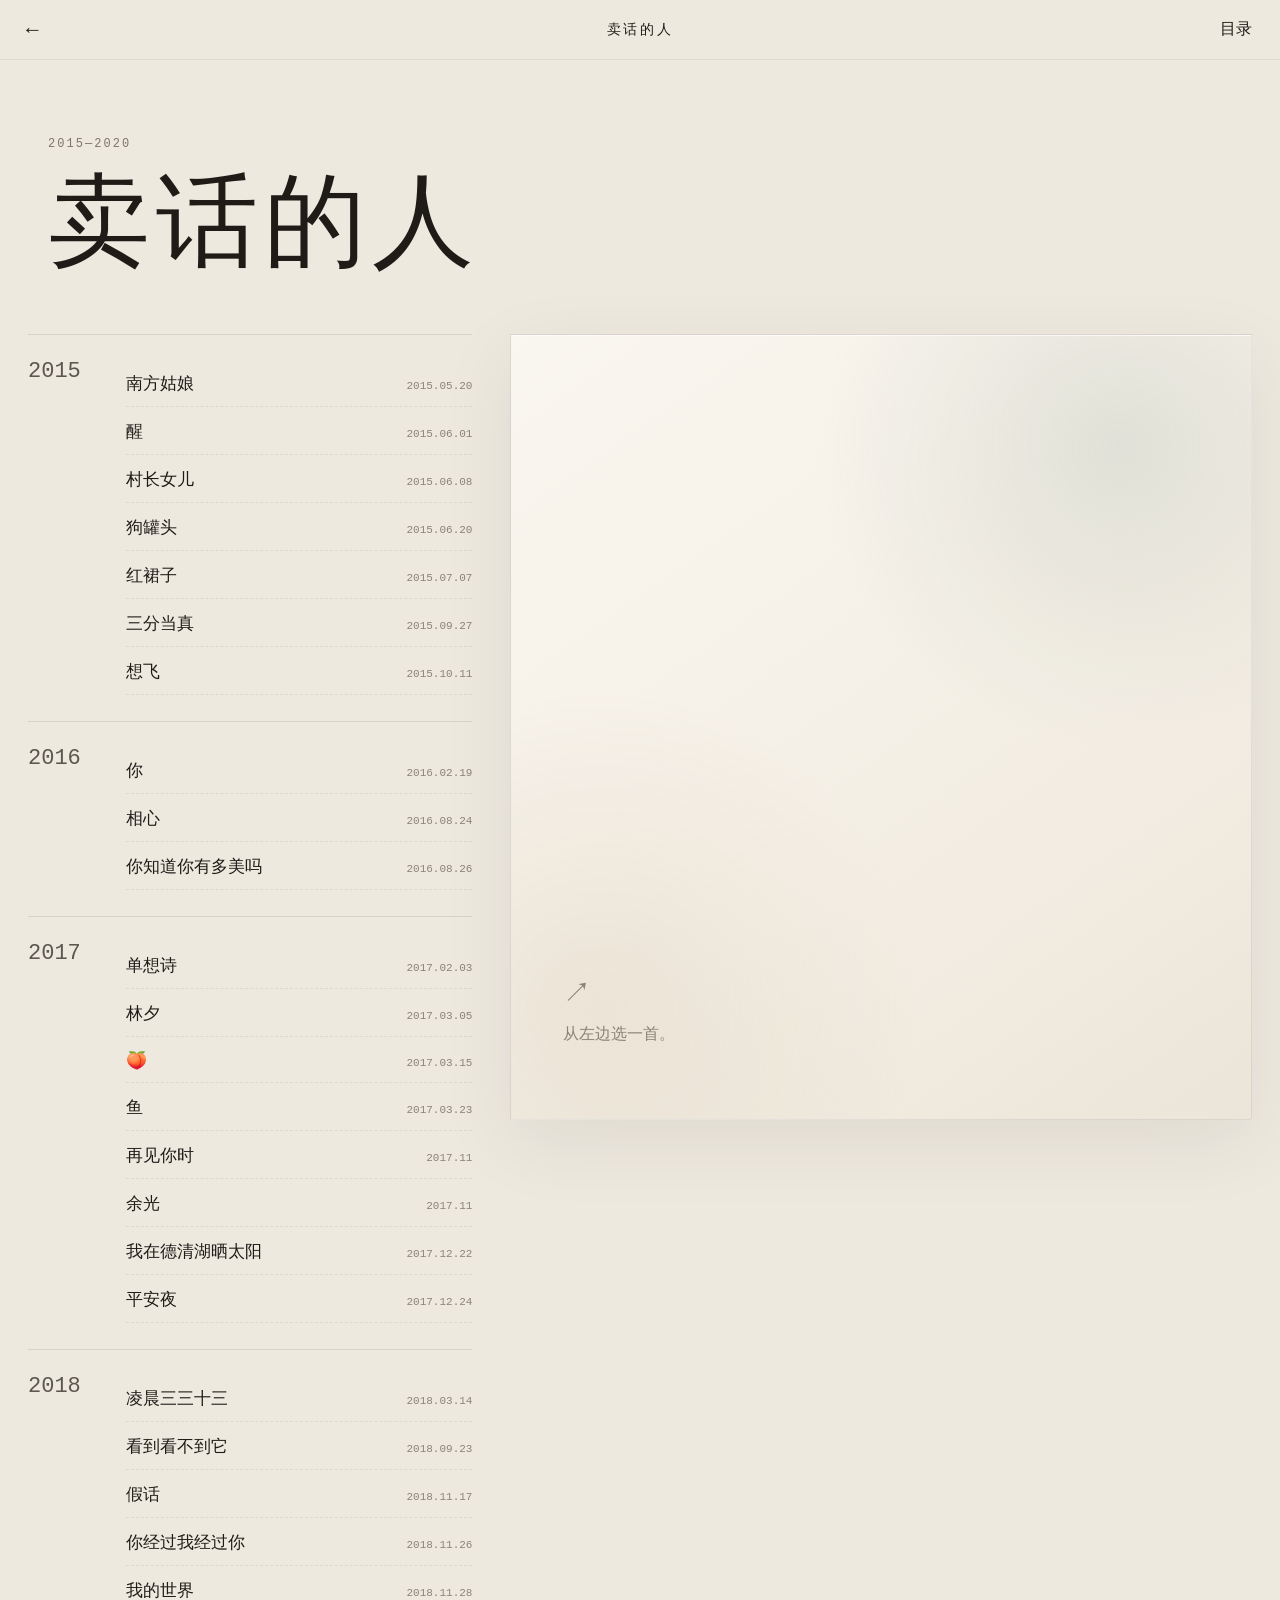
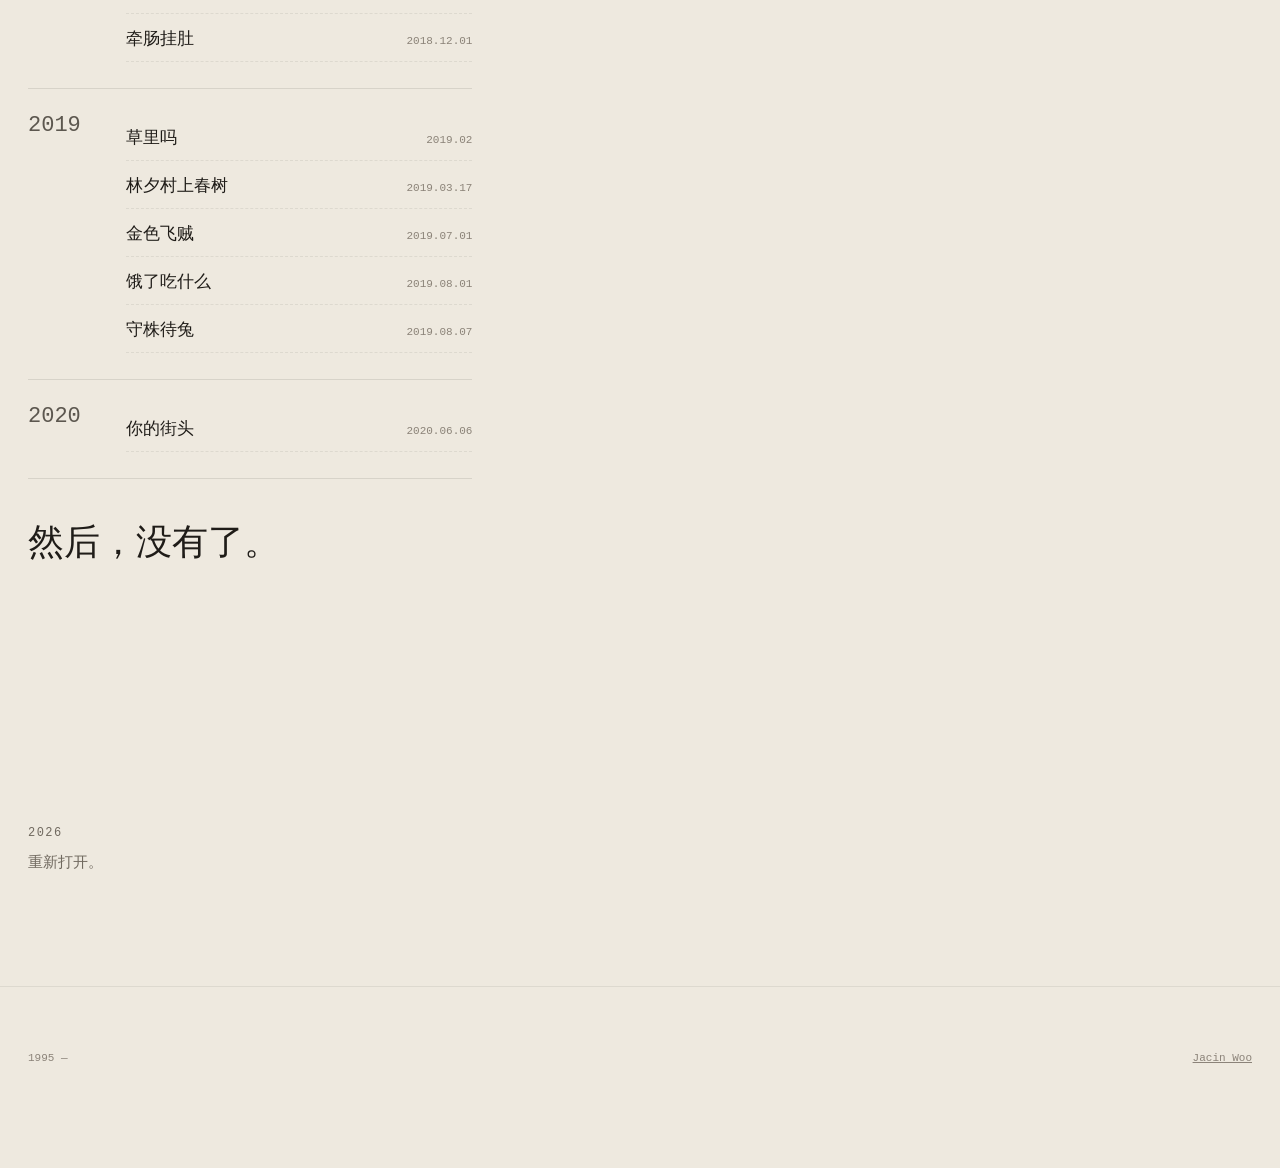
==== words/index.html @ a2f61c81 "fix(words): keep catalog position while switching poems on desktop" ====
<!doctype html>
<html lang="zh-CN">
<head>
  <meta charset="utf-8" />
  <meta name="viewport" content="width=device-width,initial-scale=1" />
  <meta name="description" content="卖话的人 · 2015—2020 文字档案" />
  <title>卖话的人 · 2015—2020</title>
  <link rel="stylesheet" href="./styles.css" />
</head>
<body>
  <header class="masthead">
    <a class="back" href="/" aria-label="返回主页">←</a>
    <div class="brand">卖话的人</div>
    <button class="index-toggle" id="indexToggle" type="button" aria-expanded="false">目录</button>
  </header>

  <main>
    <section class="hero" id="top">
      <p class="eyebrow">2015—2020</p>
      <h1>卖话的人</h1>
    </section>

    <section class="archive-layout" aria-label="作品档案">
      <div class="catalog-pane">
        <section class="timeline" id="timeline" aria-label="作品时间线"></section>
        <section class="afterword" aria-label="时间线结尾">
          <p class="then">然后，没有了。</p>
          <div class="silence" aria-hidden="true"></div>
          <p class="reopen"><span>2026</span>重新打开。</p>
        </section>
      </div>

      <section class="reader" id="reader" aria-live="polite">
        <div class="reader-empty">
          <span class="reader-mark">↗</span>
          <p>从左边选一首。</p>
        </div>
      </section>
    </section>

    <footer class="footer">
      <p>1995 —</p>
      <p><a href="/">Jacin Woo</a></p>
    </footer>
  </main>

  <aside class="drawer" id="drawer" aria-hidden="true">
    <div class="drawer-head">
      <strong>作品目录</strong>
      <button id="drawerClose" type="button" aria-label="关闭目录">×</button>
    </div>
    <nav id="drawerList"></nav>
  </aside>
  <div class="scrim" id="scrim" hidden></div>

  <script src="./app.js"></script>
  <script>
    // 桌面端保持左侧目录位置，只替换右侧阅读区；移动端仍使用原来的单栏阅读行为。
    document.addEventListener('click', function (event) {
      if (!window.matchMedia('(min-width: 901px)').matches) return;
      const link = event.target.closest('[data-id]');
      if (!link) return;
      event.preventDefault();
      event.stopImmediatePropagation();
      const originalScroll = reader.scrollIntoView;
      reader.scrollIntoView = function () {};
      showWork(link.dataset.id);
      reader.scrollIntoView = originalScroll;
      document.querySelectorAll('[data-id].is-active').forEach(el => el.classList.remove('is-active'));
      document.querySelectorAll(`[data-id="${link.dataset.id}"]`).forEach(el => el.classList.add('is-active'));
    }, true);
  </script>
</body>
</html>
---- words/styles.css ----
*{box-sizing:border-box}html{scroll-behavior:smooth}body{margin:0;background:#eee9df;color:#1f1c18;font-family:"Songti SC","STSong","Noto Serif SC",Georgia,serif;-webkit-font-smoothing:antialiased}button,a{font:inherit;color:inherit}.masthead{position:sticky;top:0;z-index:20;height:60px;display:grid;grid-template-columns:1fr auto 1fr;align-items:center;padding:0 22px;background:rgba(238,233,223,.9);backdrop-filter:blur(18px);border-bottom:1px solid rgba(31,28,24,.08)}.back{text-decoration:none;font-size:21px}.brand{font-size:14px;letter-spacing:.18em}.index-toggle{justify-self:end;border:0;background:transparent;cursor:pointer}.hero{max-width:1240px;margin:0 auto;padding:76px 28px 64px}.eyebrow{font:12px/1.4 ui-monospace,SFMono-Regular,Menlo,monospace;letter-spacing:.17em;color:#7c756a;margin:0 0 20px}.hero h1{margin:0;font-size:clamp(54px,8vw,104px);font-weight:400;letter-spacing:.06em;line-height:.95}.archive-layout{max-width:1440px;margin:0 auto 110px;padding:0 28px;display:grid;grid-template-columns:minmax(300px,.38fr) minmax(560px,.62fr);gap:28px;align-items:start}.catalog-pane{min-width:0;padding-right:10px}.timeline{padding:0}.year-block{display:grid;grid-template-columns:78px 1fr;gap:20px;padding:26px 0;border-top:1px solid rgba(31,28,24,.11)}.year{position:sticky;top:82px;align-self:start;font:22px/1 ui-monospace,SFMono-Regular,Menlo,monospace;color:#5c574f}.works{display:grid;gap:2px}.work-link{display:grid;grid-template-columns:minmax(0,1fr) auto;gap:16px;align-items:baseline;padding:11px 0;text-decoration:none;border-bottom:1px dashed rgba(31,28,24,.08);cursor:pointer}.work-link:hover .work-title{transform:translateX(3px)}.work-title{font-size:17px;transition:.18s ease}.work-date{font:11px/1.3 ui-monospace,SFMono-Regular,Menlo,monospace;color:#8b8378}.afterword{border-top:1px solid rgba(31,28,24,.11);padding-top:36px}.then{margin:0;font-size:clamp(25px,3vw,36px);line-height:1.5}.silence{height:clamp(150px,20vw,280px)}.reopen{margin:0;color:#70695f;font-size:15px;line-height:1.8}.reopen span{display:block;font:12px/1.4 ui-monospace,SFMono-Regular,Menlo,monospace;letter-spacing:.12em;margin-bottom:7px}.reader{position:sticky;top:86px;display:block;min-height:calc(100vh - 116px);overflow:hidden;border:1px solid rgba(31,28,24,.09);background:radial-gradient(circle at 82% 14%,rgba(118,139,129,.16),transparent 33%),radial-gradient(circle at 12% 86%,rgba(169,133,94,.11),transparent 34%),linear-gradient(145deg,#faf7f0 0%,#f4efe5 58%,#ece5d9 100%);box-shadow:0 22px 70px rgba(54,46,35,.08),inset 0 1px 0 rgba(255,255,255,.7);padding:70px clamp(34px,4vw,70px) 74px}.reader:before{content:"";position:absolute;inset:0;pointer-events:none;opacity:.18;background-image:repeating-linear-gradient(0deg,rgba(67,56,45,.025) 0,rgba(67,56,45,.025) 1px,transparent 1px,transparent 4px),repeating-linear-gradient(90deg,rgba(255,255,255,.035) 0,rgba(255,255,255,.035) 1px,transparent 1px,transparent 5px)}.reader-empty{position:relative;z-index:1;min-height:calc(100vh - 260px);display:flex;flex-direction:column;justify-content:flex-end;color:#8a8277}.reader-mark{font-size:28px;margin-bottom:12px}.reader-empty p{margin:0;font-size:16px}.reader.active{display:block}.poem-wrap{position:relative;z-index:1;max-width:760px;margin:0 auto}.poem-head{display:grid;grid-template-columns:1fr auto;gap:20px;align-items:end;margin-bottom:64px;padding-bottom:22px;border-bottom:1px solid rgba(31,28,24,.08)}.poem-title{font-size:clamp(27px,4vw,46px);font-weight:400;letter-spacing:.04em;margin:0}.poem-meta{font:11px/1.7 ui-monospace,SFMono-Regular,Menlo,monospace;color:#7d756b;text-align:right}.poem-body{min-height:42vh;font-size:19px;line-height:2.1;white-space:pre-wrap;text-wrap:pretty}.layout-center .poem-body{text-align:center}.layout-narrow .poem-body{max-width:520px;margin:0 auto}.layout-left .poem-body{max-width:610px;margin:0 auto}.layout-airy .poem-body{line-height:2.42}.layout-fish{background:radial-gradient(circle at 50% 42%,rgba(87,112,105,.22),transparent 34%),radial-gradient(circle at 78% 16%,rgba(98,114,145,.12),transparent 30%),linear-gradient(160deg,#edf1eb 0%,#e8eee8 44%,#e5e3da 100%)}.layout-fish .poem-body{max-width:650px;margin:0 auto;text-align:center;line-height:1.92}.fish-line{display:block;margin-inline:auto}.poem-actions{margin-top:74px;padding-top:22px;border-top:1px solid rgba(31,28,24,.08);display:flex;justify-content:space-between;gap:20px}.poem-actions button{border:0;background:transparent;cursor:pointer;color:#6d665c;padding:0}.poem-actions button:first-child{display:none}.footer{max-width:1440px;margin:0 auto;padding:52px 28px 90px;border-top:1px solid rgba(31,28,24,.08);display:flex;justify-content:space-between;color:#8b8379;font:11px/1.6 ui-monospace,SFMono-Regular,Menlo,monospace}.drawer{position:fixed;z-index:40;top:0;right:0;width:min(420px,90vw);height:100vh;background:#f1ece2;transform:translateX(100%);transition:.28s ease;padding:22px 24px 36px;overflow:auto;border-left:1px solid rgba(0,0,0,.08)}.drawer.open{transform:translateX(0)}.drawer-head{display:flex;justify-content:space-between;align-items:center;margin-bottom:24px}.drawer-head button{border:0;background:transparent;font-size:28px;cursor:pointer}.drawer nav{display:grid}.drawer nav a{padding:12px 0;text-decoration:none;border-bottom:1px solid rgba(0,0,0,.06)}.scrim{position:fixed;z-index:30;inset:0;background:rgba(0,0,0,.18)}body.lock{overflow:hidden}@media(max-width:900px){.archive-layout{grid-template-columns:1fr;padding:0 20px}.catalog-pane{padding-right:0}.reader{position:relative;top:auto;display:none;min-height:auto;margin-top:12px;padding:60px 22px 84px}.reader.active{display:block}.reader-empty{display:none}.year-block{grid-template-columns:66px 1fr}.poem-head{grid-template-columns:1fr;margin-bottom:48px}.poem-meta{text-align:left}.poem-body{font-size:18px;line-height:2.05}.poem-actions button:first-child{display:inline}.afterword{padding-bottom:30px}.silence{height:120px}}@media(max-width:620px){.masthead{height:56px;padding:0 16px}.hero{padding:54px 20px 48px}.hero h1{font-size:52px}.archive-layout{padding:0 16px;margin-bottom:72px}.year-block{grid-template-columns:1fr;gap:12px;padding:22px 0}.year{position:static;font-size:18px}.work-title{font-size:17px}.work-date{font-size:10px}.reader{padding:52px 18px 68px;border-left:0;border-right:0}.poem-title{font-size:30px}.footer{padding:44px 20px 70px;flex-direction:column;gap:4px}.layout-fish .poem-body{font-size:14px;line-height:1.82}}
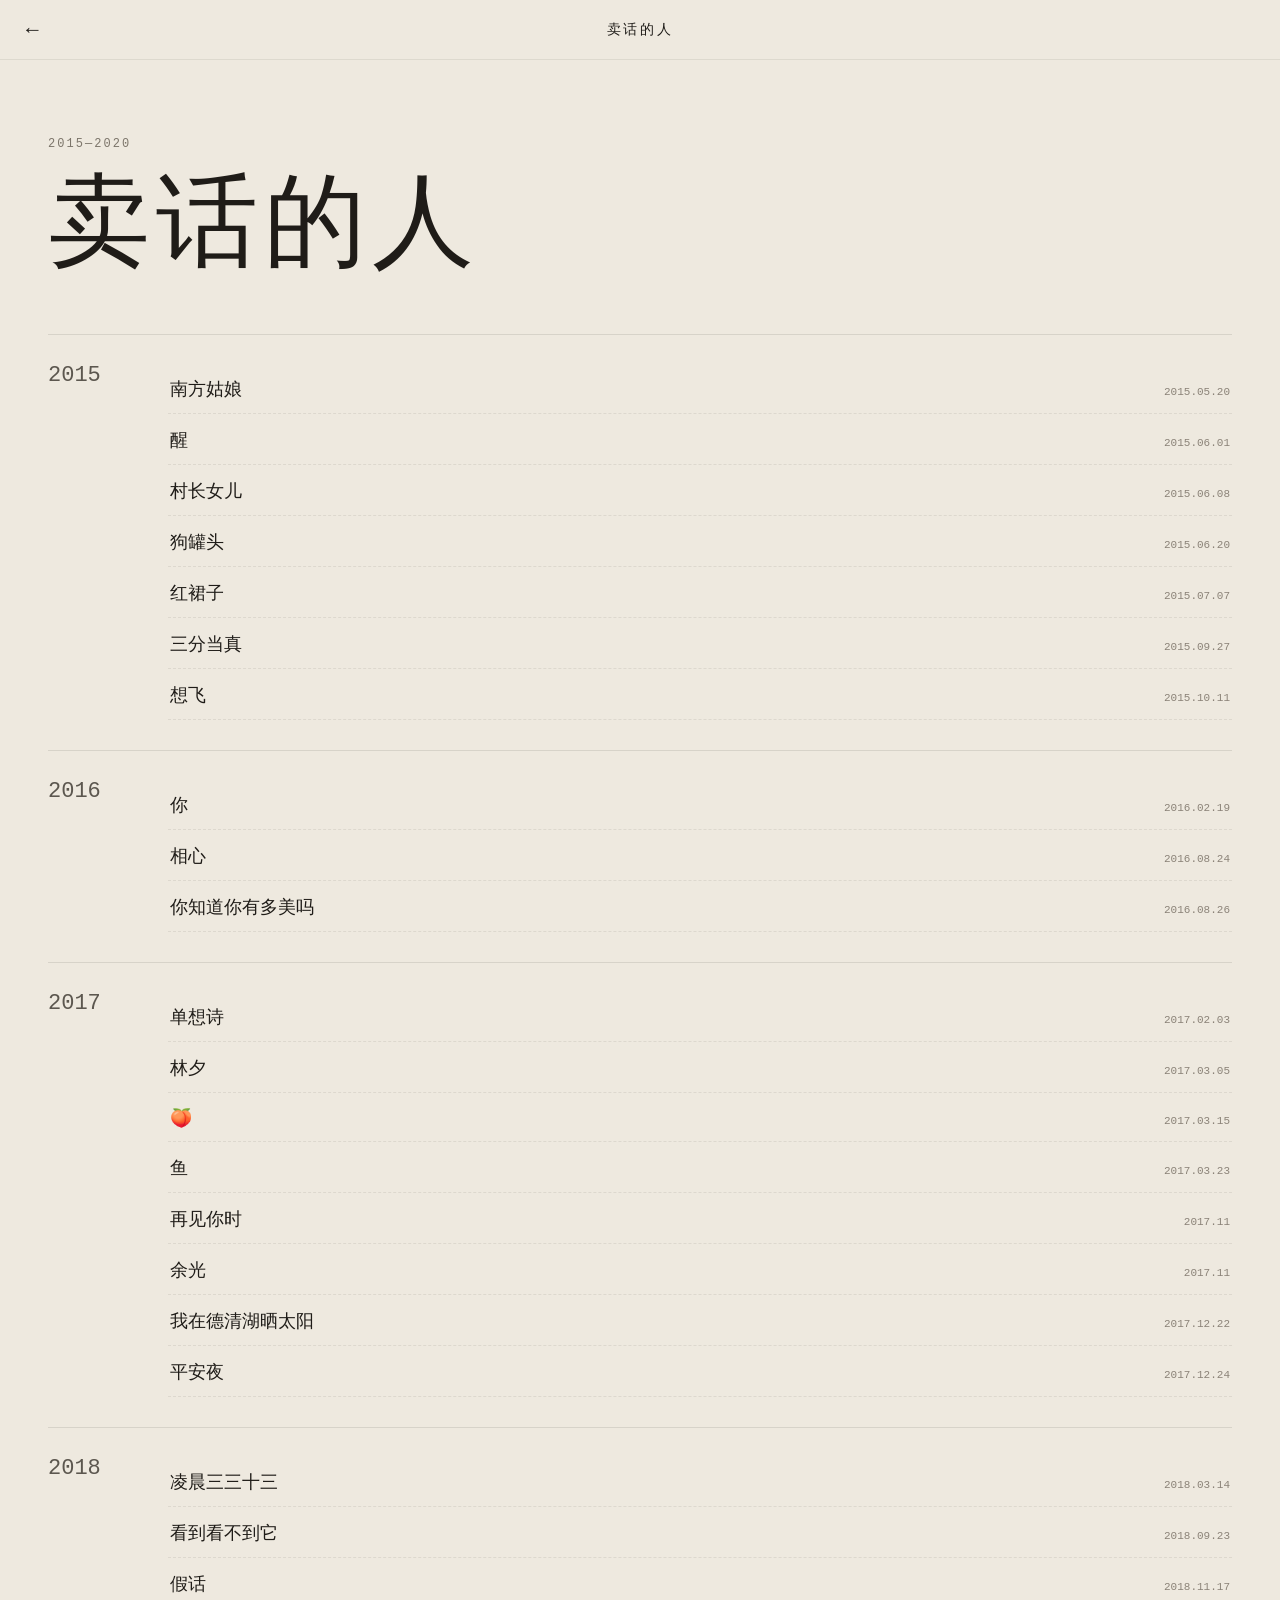
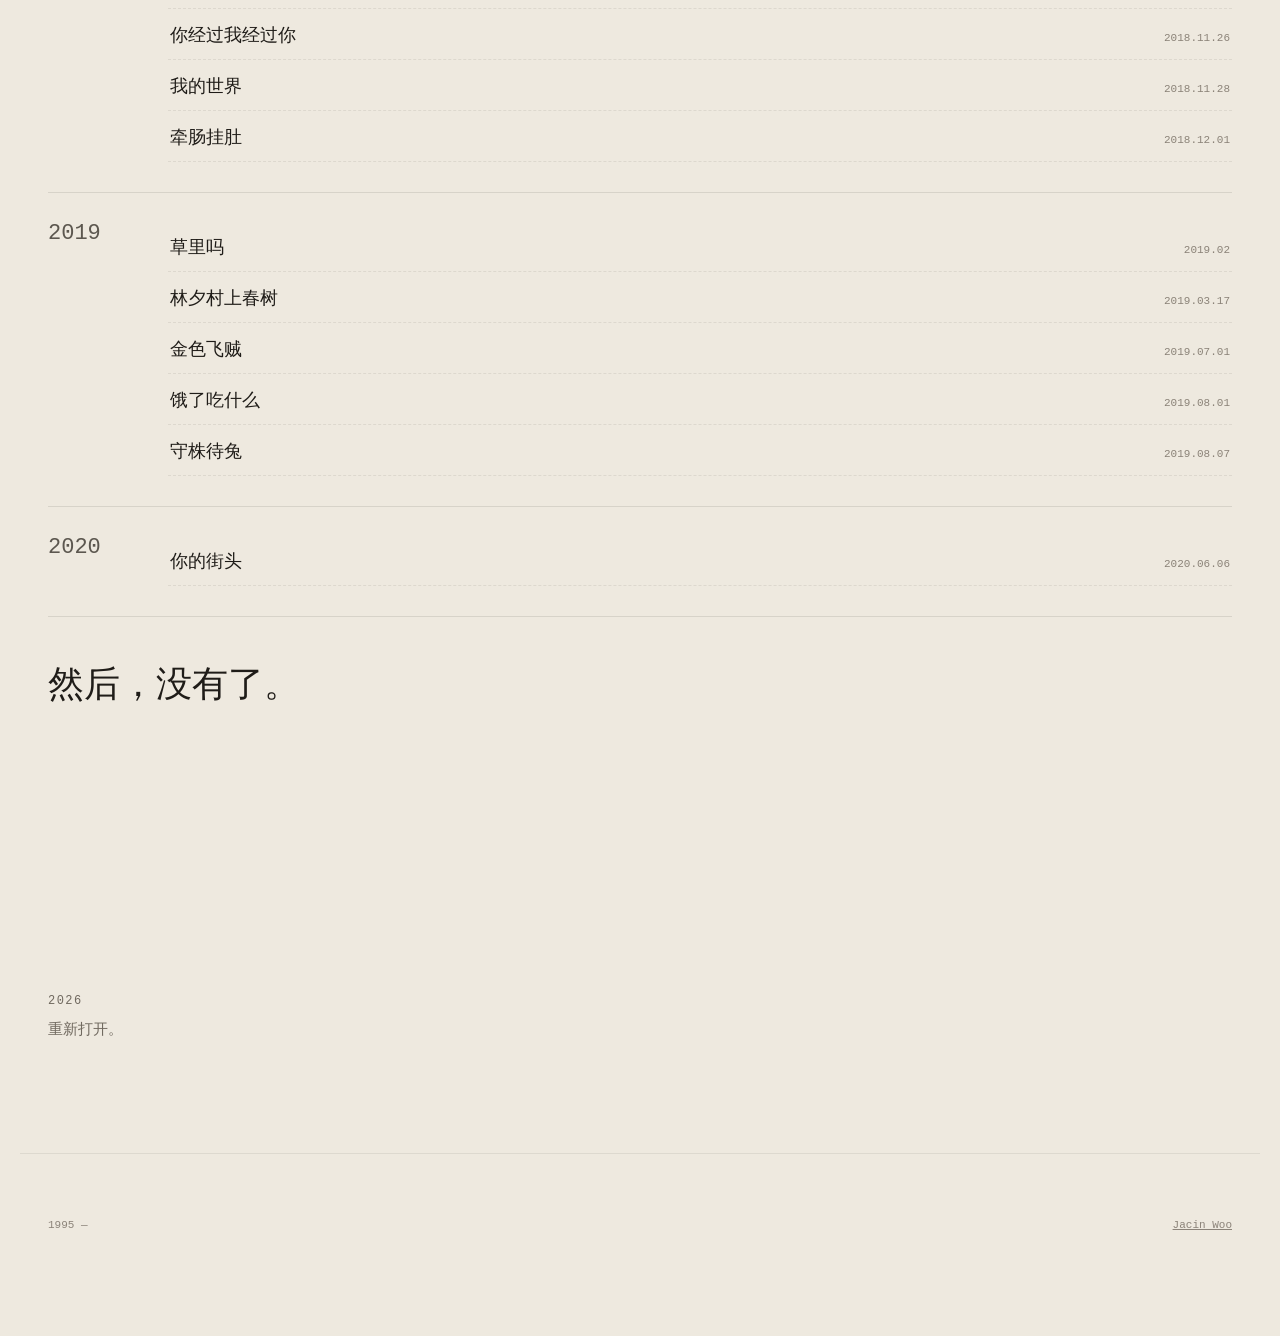
==== commit 399630ab: "switch poetry archive between catalog and reading states" ====
--- a/words/index.html
+++ b/words/index.html
@@ -30,12 +30,7 @@
         </section>
       </div>
 
-      <section class="reader" id="reader" aria-live="polite">
-        <div class="reader-empty">
-          <span class="reader-mark">↗</span>
-          <p>从左边选一首。</p>
-        </div>
-      </section>
+      <section class="reader" id="reader" aria-live="polite"></section>
     </section>
 
     <footer class="footer">
@@ -55,20 +50,63 @@
 
   <script src="./app.js"></script>
   <script>
-    // 桌面端保持左侧目录位置，只替换右侧阅读区；移动端仍使用原来的单栏阅读行为。
+    const desktopReading = window.matchMedia('(min-width: 901px)');
+
+    function markActiveWork(id) {
+      document.querySelectorAll('[data-id].is-active').forEach(el => el.classList.remove('is-active'));
+      if (!id) return;
+      document.querySelectorAll(`[data-id="${CSS.escape(id)}"]`).forEach(el => el.classList.add('is-active'));
+    }
+
+    function enterReading(id, push = true) {
+      if (!id) return;
+      document.body.classList.add('reading');
+      const originalScrollIntoView = reader.scrollIntoView;
+      reader.scrollIntoView = function () {};
+      showWork(id, push);
+      reader.scrollIntoView = originalScrollIntoView;
+      markActiveWork(id);
+      if (!desktopReading.matches) {
+        document.querySelector('#reader').scrollIntoView({behavior:'smooth', block:'start'});
+      }
+    }
+
+    function leaveReading(push = true) {
+      document.body.classList.remove('reading');
+      markActiveWork(null);
+      if (push) history.pushState({}, '', location.pathname);
+      if (desktopReading.matches) {
+        document.querySelector('#timeline').scrollIntoView({behavior:'smooth', block:'start'});
+      } else {
+        document.querySelector('#top').scrollIntoView({behavior:'smooth', block:'start'});
+      }
+    }
+
     document.addEventListener('click', function (event) {
-      if (!window.matchMedia('(min-width: 901px)').matches) return;
       const link = event.target.closest('[data-id]');
-      if (!link) return;
-      event.preventDefault();
-      event.stopImmediatePropagation();
-      const originalScroll = reader.scrollIntoView;
-      reader.scrollIntoView = function () {};
-      showWork(link.dataset.id);
-      reader.scrollIntoView = originalScroll;
-      document.querySelectorAll('[data-id].is-active').forEach(el => el.classList.remove('is-active'));
-      document.querySelectorAll(`[data-id="${link.dataset.id}"]`).forEach(el => el.classList.add('is-active'));
+      if (link) {
+        event.preventDefault();
+        event.stopImmediatePropagation();
+        enterReading(link.dataset.id, true);
+        return;
+      }
+
+      const action = event.target.closest('[data-action="back"]');
+      if (action) {
+        event.preventDefault();
+        event.stopImmediatePropagation();
+        leaveReading(true);
+      }
     }, true);
+
+    window.addEventListener('popstate', function () {
+      const id = location.hash.slice(1);
+      if (id) enterReading(id, false);
+      else leaveReading(false);
+    });
+
+    const initialId = location.hash.slice(1);
+    if (initialId) enterReading(initialId, false);
   </script>
 </body>
 </html>
--- a/words/styles.css
+++ b/words/styles.css
@@ -1 +1 @@
-*{box-sizing:border-box}html{scroll-behavior:smooth}body{margin:0;background:#eee9df;color:#1f1c18;font-family:"Songti SC","STSong","Noto Serif SC",Georgia,serif;-webkit-font-smoothing:antialiased}button,a{font:inherit;color:inherit}.masthead{position:sticky;top:0;z-index:20;height:60px;display:grid;grid-template-columns:1fr auto 1fr;align-items:center;padding:0 22px;background:rgba(238,233,223,.9);backdrop-filter:blur(18px);border-bottom:1px solid rgba(31,28,24,.08)}.back{text-decoration:none;font-size:21px}.brand{font-size:14px;letter-spacing:.18em}.index-toggle{justify-self:end;border:0;background:transparent;cursor:pointer}.hero{max-width:1240px;margin:0 auto;padding:76px 28px 64px}.eyebrow{font:12px/1.4 ui-monospace,SFMono-Regular,Menlo,monospace;letter-spacing:.17em;color:#7c756a;margin:0 0 20px}.hero h1{margin:0;font-size:clamp(54px,8vw,104px);font-weight:400;letter-spacing:.06em;line-height:.95}.archive-layout{max-width:1440px;margin:0 auto 110px;padding:0 28px;display:grid;grid-template-columns:minmax(300px,.38fr) minmax(560px,.62fr);gap:28px;align-items:start}.catalog-pane{min-width:0;padding-right:10px}.timeline{padding:0}.year-block{display:grid;grid-template-columns:78px 1fr;gap:20px;padding:26px 0;border-top:1px solid rgba(31,28,24,.11)}.year{position:sticky;top:82px;align-self:start;font:22px/1 ui-monospace,SFMono-Regular,Menlo,monospace;color:#5c574f}.works{display:grid;gap:2px}.work-link{display:grid;grid-template-columns:minmax(0,1fr) auto;gap:16px;align-items:baseline;padding:11px 0;text-decoration:none;border-bottom:1px dashed rgba(31,28,24,.08);cursor:pointer}.work-link:hover .work-title{transform:translateX(3px)}.work-title{font-size:17px;transition:.18s ease}.work-date{font:11px/1.3 ui-monospace,SFMono-Regular,Menlo,monospace;color:#8b8378}.afterword{border-top:1px solid rgba(31,28,24,.11);padding-top:36px}.then{margin:0;font-size:clamp(25px,3vw,36px);line-height:1.5}.silence{height:clamp(150px,20vw,280px)}.reopen{margin:0;color:#70695f;font-size:15px;line-height:1.8}.reopen span{display:block;font:12px/1.4 ui-monospace,SFMono-Regular,Menlo,monospace;letter-spacing:.12em;margin-bottom:7px}.reader{position:sticky;top:86px;display:block;min-height:calc(100vh - 116px);overflow:hidden;border:1px solid rgba(31,28,24,.09);background:radial-gradient(circle at 82% 14%,rgba(118,139,129,.16),transparent 33%),radial-gradient(circle at 12% 86%,rgba(169,133,94,.11),transparent 34%),linear-gradient(145deg,#faf7f0 0%,#f4efe5 58%,#ece5d9 100%);box-shadow:0 22px 70px rgba(54,46,35,.08),inset 0 1px 0 rgba(255,255,255,.7);padding:70px clamp(34px,4vw,70px) 74px}.reader:before{content:"";position:absolute;inset:0;pointer-events:none;opacity:.18;background-image:repeating-linear-gradient(0deg,rgba(67,56,45,.025) 0,rgba(67,56,45,.025) 1px,transparent 1px,transparent 4px),repeating-linear-gradient(90deg,rgba(255,255,255,.035) 0,rgba(255,255,255,.035) 1px,transparent 1px,transparent 5px)}.reader-empty{position:relative;z-index:1;min-height:calc(100vh - 260px);display:flex;flex-direction:column;justify-content:flex-end;color:#8a8277}.reader-mark{font-size:28px;margin-bottom:12px}.reader-empty p{margin:0;font-size:16px}.reader.active{display:block}.poem-wrap{position:relative;z-index:1;max-width:760px;margin:0 auto}.poem-head{display:grid;grid-template-columns:1fr auto;gap:20px;align-items:end;margin-bottom:64px;padding-bottom:22px;border-bottom:1px solid rgba(31,28,24,.08)}.poem-title{font-size:clamp(27px,4vw,46px);font-weight:400;letter-spacing:.04em;margin:0}.poem-meta{font:11px/1.7 ui-monospace,SFMono-Regular,Menlo,monospace;color:#7d756b;text-align:right}.poem-body{min-height:42vh;font-size:19px;line-height:2.1;white-space:pre-wrap;text-wrap:pretty}.layout-center .poem-body{text-align:center}.layout-narrow .poem-body{max-width:520px;margin:0 auto}.layout-left .poem-body{max-width:610px;margin:0 auto}.layout-airy .poem-body{line-height:2.42}.layout-fish{background:radial-gradient(circle at 50% 42%,rgba(87,112,105,.22),transparent 34%),radial-gradient(circle at 78% 16%,rgba(98,114,145,.12),transparent 30%),linear-gradient(160deg,#edf1eb 0%,#e8eee8 44%,#e5e3da 100%)}.layout-fish .poem-body{max-width:650px;margin:0 auto;text-align:center;line-height:1.92}.fish-line{display:block;margin-inline:auto}.poem-actions{margin-top:74px;padding-top:22px;border-top:1px solid rgba(31,28,24,.08);display:flex;justify-content:space-between;gap:20px}.poem-actions button{border:0;background:transparent;cursor:pointer;color:#6d665c;padding:0}.poem-actions button:first-child{display:none}.footer{max-width:1440px;margin:0 auto;padding:52px 28px 90px;border-top:1px solid rgba(31,28,24,.08);display:flex;justify-content:space-between;color:#8b8379;font:11px/1.6 ui-monospace,SFMono-Regular,Menlo,monospace}.drawer{position:fixed;z-index:40;top:0;right:0;width:min(420px,90vw);height:100vh;background:#f1ece2;transform:translateX(100%);transition:.28s ease;padding:22px 24px 36px;overflow:auto;border-left:1px solid rgba(0,0,0,.08)}.drawer.open{transform:translateX(0)}.drawer-head{display:flex;justify-content:space-between;align-items:center;margin-bottom:24px}.drawer-head button{border:0;background:transparent;font-size:28px;cursor:pointer}.drawer nav{display:grid}.drawer nav a{padding:12px 0;text-decoration:none;border-bottom:1px solid rgba(0,0,0,.06)}.scrim{position:fixed;z-index:30;inset:0;background:rgba(0,0,0,.18)}body.lock{overflow:hidden}@media(max-width:900px){.archive-layout{grid-template-columns:1fr;padding:0 20px}.catalog-pane{padding-right:0}.reader{position:relative;top:auto;display:none;min-height:auto;margin-top:12px;padding:60px 22px 84px}.reader.active{display:block}.reader-empty{display:none}.year-block{grid-template-columns:66px 1fr}.poem-head{grid-template-columns:1fr;margin-bottom:48px}.poem-meta{text-align:left}.poem-body{font-size:18px;line-height:2.05}.poem-actions button:first-child{display:inline}.afterword{padding-bottom:30px}.silence{height:120px}}@media(max-width:620px){.masthead{height:56px;padding:0 16px}.hero{padding:54px 20px 48px}.hero h1{font-size:52px}.archive-layout{padding:0 16px;margin-bottom:72px}.year-block{grid-template-columns:1fr;gap:12px;padding:22px 0}.year{position:static;font-size:18px}.work-title{font-size:17px}.work-date{font-size:10px}.reader{padding:52px 18px 68px;border-left:0;border-right:0}.poem-title{font-size:30px}.footer{padding:44px 20px 70px;flex-direction:column;gap:4px}.layout-fish .poem-body{font-size:14px;line-height:1.82}}+*{box-sizing:border-box}html{scroll-behavior:smooth}body{margin:0;background:#eee9df;color:#1f1c18;font-family:"Songti SC","STSong","Noto Serif SC",Georgia,serif;-webkit-font-smoothing:antialiased}button,a{font:inherit;color:inherit}.masthead{position:sticky;top:0;z-index:20;height:60px;display:grid;grid-template-columns:1fr auto 1fr;align-items:center;padding:0 22px;background:rgba(238,233,223,.9);backdrop-filter:blur(18px);border-bottom:1px solid rgba(31,28,24,.08)}.back{text-decoration:none;font-size:21px}.brand{font-size:14px;letter-spacing:.18em}.index-toggle{justify-self:end;border:0;background:transparent;cursor:pointer}.hero{max-width:1240px;margin:0 auto;padding:76px 28px 64px;transition:padding .28s ease,opacity .22s ease}.eyebrow{font:12px/1.4 ui-monospace,SFMono-Regular,Menlo,monospace;letter-spacing:.17em;color:#7c756a;margin:0 0 20px}.hero h1{margin:0;font-size:clamp(54px,8vw,104px);font-weight:400;letter-spacing:.06em;line-height:.95}.archive-layout{max-width:1240px;margin:0 auto 110px;padding:0 28px;display:block}.catalog-pane{min-width:0;transition:width .28s ease}.timeline{padding:0}.year-block{display:grid;grid-template-columns:92px 1fr;gap:28px;padding:30px 0;border-top:1px solid rgba(31,28,24,.11)}.year{position:sticky;top:82px;align-self:start;font:22px/1 ui-monospace,SFMono-Regular,Menlo,monospace;color:#5c574f}.works{display:grid;gap:2px}.work-link{position:relative;display:grid;grid-template-columns:minmax(0,1fr) auto;gap:16px;align-items:baseline;padding:12px 2px;text-decoration:none;border-bottom:1px dashed rgba(31,28,24,.08);cursor:pointer;transition:background .18s ease,padding .18s ease,color .18s ease}.work-link:hover{background:rgba(255,255,255,.28);padding-left:10px;padding-right:10px}.work-title{font-size:18px}.work-date{font:11px/1.3 ui-monospace,SFMono-Regular,Menlo,monospace;color:#8b8378}.work-link.is-active{background:rgba(64,84,76,.09);padding-left:12px;padding-right:10px;color:#203d36}.work-link.is-active:before{content:"";position:absolute;left:0;top:9px;bottom:9px;width:2px;background:#4f6e64}.afterword{border-top:1px solid rgba(31,28,24,.11);padding-top:40px}.then{margin:0;font-size:clamp(25px,3vw,36px);line-height:1.5}.silence{height:clamp(180px,22vw,320px)}.reopen{margin:0;color:#70695f;font-size:15px;line-height:1.8}.reopen span{display:block;font:12px/1.4 ui-monospace,SFMono-Regular,Menlo,monospace;letter-spacing:.12em;margin-bottom:7px}.reader{display:none;min-width:0;overflow:visible;border:1px solid rgba(31,28,24,.09);background:radial-gradient(circle at 82% 14%,rgba(118,139,129,.16),transparent 33%),radial-gradient(circle at 12% 86%,rgba(169,133,94,.11),transparent 34%),linear-gradient(145deg,#faf7f0 0%,#f4efe5 58%,#ece5d9 100%);box-shadow:0 22px 70px rgba(54,46,35,.08),inset 0 1px 0 rgba(255,255,255,.7);padding:70px clamp(34px,4vw,70px) 74px;animation:readerIn .28s ease}.reader:before{content:"";position:absolute;inset:0;pointer-events:none;opacity:.18;background-image:repeating-linear-gradient(0deg,rgba(67,56,45,.025) 0,rgba(67,56,45,.025) 1px,transparent 1px,transparent 4px),repeating-linear-gradient(90deg,rgba(255,255,255,.035) 0,rgba(255,255,255,.035) 1px,transparent 1px,transparent 5px)}.reader.active{display:block;position:relative}.reader-empty{display:none}.poem-wrap{position:relative;z-index:1;max-width:760px;margin:0 auto}.poem-head{display:grid;grid-template-columns:1fr auto;gap:20px;align-items:end;margin-bottom:64px;padding-bottom:22px;border-bottom:1px solid rgba(31,28,24,.08)}.poem-title{font-size:clamp(27px,4vw,46px);font-weight:400;letter-spacing:.04em;margin:0}.poem-meta{font:11px/1.7 ui-monospace,SFMono-Regular,Menlo,monospace;color:#7d756b;text-align:right}.poem-body{min-height:42vh;font-size:19px;line-height:2.1;white-space:pre-wrap;text-wrap:pretty}.layout-center .poem-body{text-align:center}.layout-narrow .poem-body{max-width:520px;margin:0 auto}.layout-left .poem-body{max-width:610px;margin:0 auto}.layout-airy .poem-body{line-height:2.42}.layout-fish{background:radial-gradient(circle at 50% 42%,rgba(87,112,105,.22),transparent 34%),radial-gradient(circle at 78% 16%,rgba(98,114,145,.12),transparent 30%),linear-gradient(160deg,#edf1eb 0%,#e8eee8 44%,#e5e3da 100%)}.layout-fish .poem-body{max-width:650px;margin:0 auto;text-align:center;line-height:1.92}.fish-line{display:block;margin-inline:auto}.poem-actions{margin-top:74px;padding-top:22px;border-top:1px solid rgba(31,28,24,.08);display:flex;justify-content:space-between;gap:20px}.poem-actions button{border:0;background:transparent;cursor:pointer;color:#6d665c;padding:0}.footer{max-width:1240px;margin:0 auto;padding:52px 28px 90px;border-top:1px solid rgba(31,28,24,.08);display:flex;justify-content:space-between;color:#8b8379;font:11px/1.6 ui-monospace,SFMono-Regular,Menlo,monospace}.drawer{position:fixed;z-index:40;top:0;right:0;width:min(420px,90vw);height:100vh;background:#f1ece2;transform:translateX(100%);transition:.28s ease;padding:22px 24px 36px;overflow:auto;border-left:1px solid rgba(0,0,0,.08)}.drawer.open{transform:translateX(0)}.drawer-head{display:flex;justify-content:space-between;align-items:center;margin-bottom:24px}.drawer-head button{border:0;background:transparent;font-size:28px;cursor:pointer}.drawer nav{display:grid}.drawer nav a{padding:12px 0;text-decoration:none;border-bottom:1px solid rgba(0,0,0,.06)}.scrim{position:fixed;z-index:30;inset:0;background:rgba(0,0,0,.18)}body.lock{overflow:hidden}@keyframes readerIn{from{opacity:0;transform:translateX(18px)}to{opacity:1;transform:none}}@media(min-width:901px){body.reading .hero{padding-top:40px;padding-bottom:34px}body.reading .hero h1{font-size:clamp(46px,5.8vw,76px)}body.reading .archive-layout{max-width:1440px;display:grid;grid-template-columns:minmax(320px,.36fr) minmax(580px,.64fr);gap:30px;align-items:start}body.reading .catalog-pane{padding-right:8px}body.reading .reader{display:block;position:relative;top:auto;min-height:calc(100vh - 120px)}body.reading .year-block{grid-template-columns:70px 1fr;gap:18px;padding:22px 0}body.reading .work-title{font-size:16px}body.reading .afterword{display:none}body.reading .poem-actions button:first-child{display:inline}body.reading .footer{max-width:1440px}.index-toggle{visibility:hidden}}@media(max-width:900px){.archive-layout{padding:0 20px}.reader{position:relative;top:auto;display:none;min-height:auto;margin-top:12px;padding:60px 22px 84px}.reader.active{display:block}.year-block{grid-template-columns:66px 1fr}.poem-head{grid-template-columns:1fr;margin-bottom:48px}.poem-meta{text-align:left}.poem-body{font-size:18px;line-height:2.05}.afterword{padding-bottom:30px}.silence{height:120px}body.reading .catalog-pane{display:none}body.reading .reader{display:block}.poem-actions button:first-child{display:inline}}@media(max-width:620px){.masthead{height:56px;padding:0 16px}.hero{padding:54px 20px 48px}.hero h1{font-size:52px}.archive-layout{padding:0 16px;margin-bottom:72px}.year-block{grid-template-columns:1fr;gap:12px;padding:22px 0}.year{position:static;font-size:18px}.work-title{font-size:17px}.work-date{font-size:10px}.reader{padding:52px 18px 68px;border-left:0;border-right:0}.poem-title{font-size:30px}.footer{padding:44px 20px 70px;flex-direction:column;gap:4px}.layout-fish .poem-body{font-size:14px;line-height:1.82}}
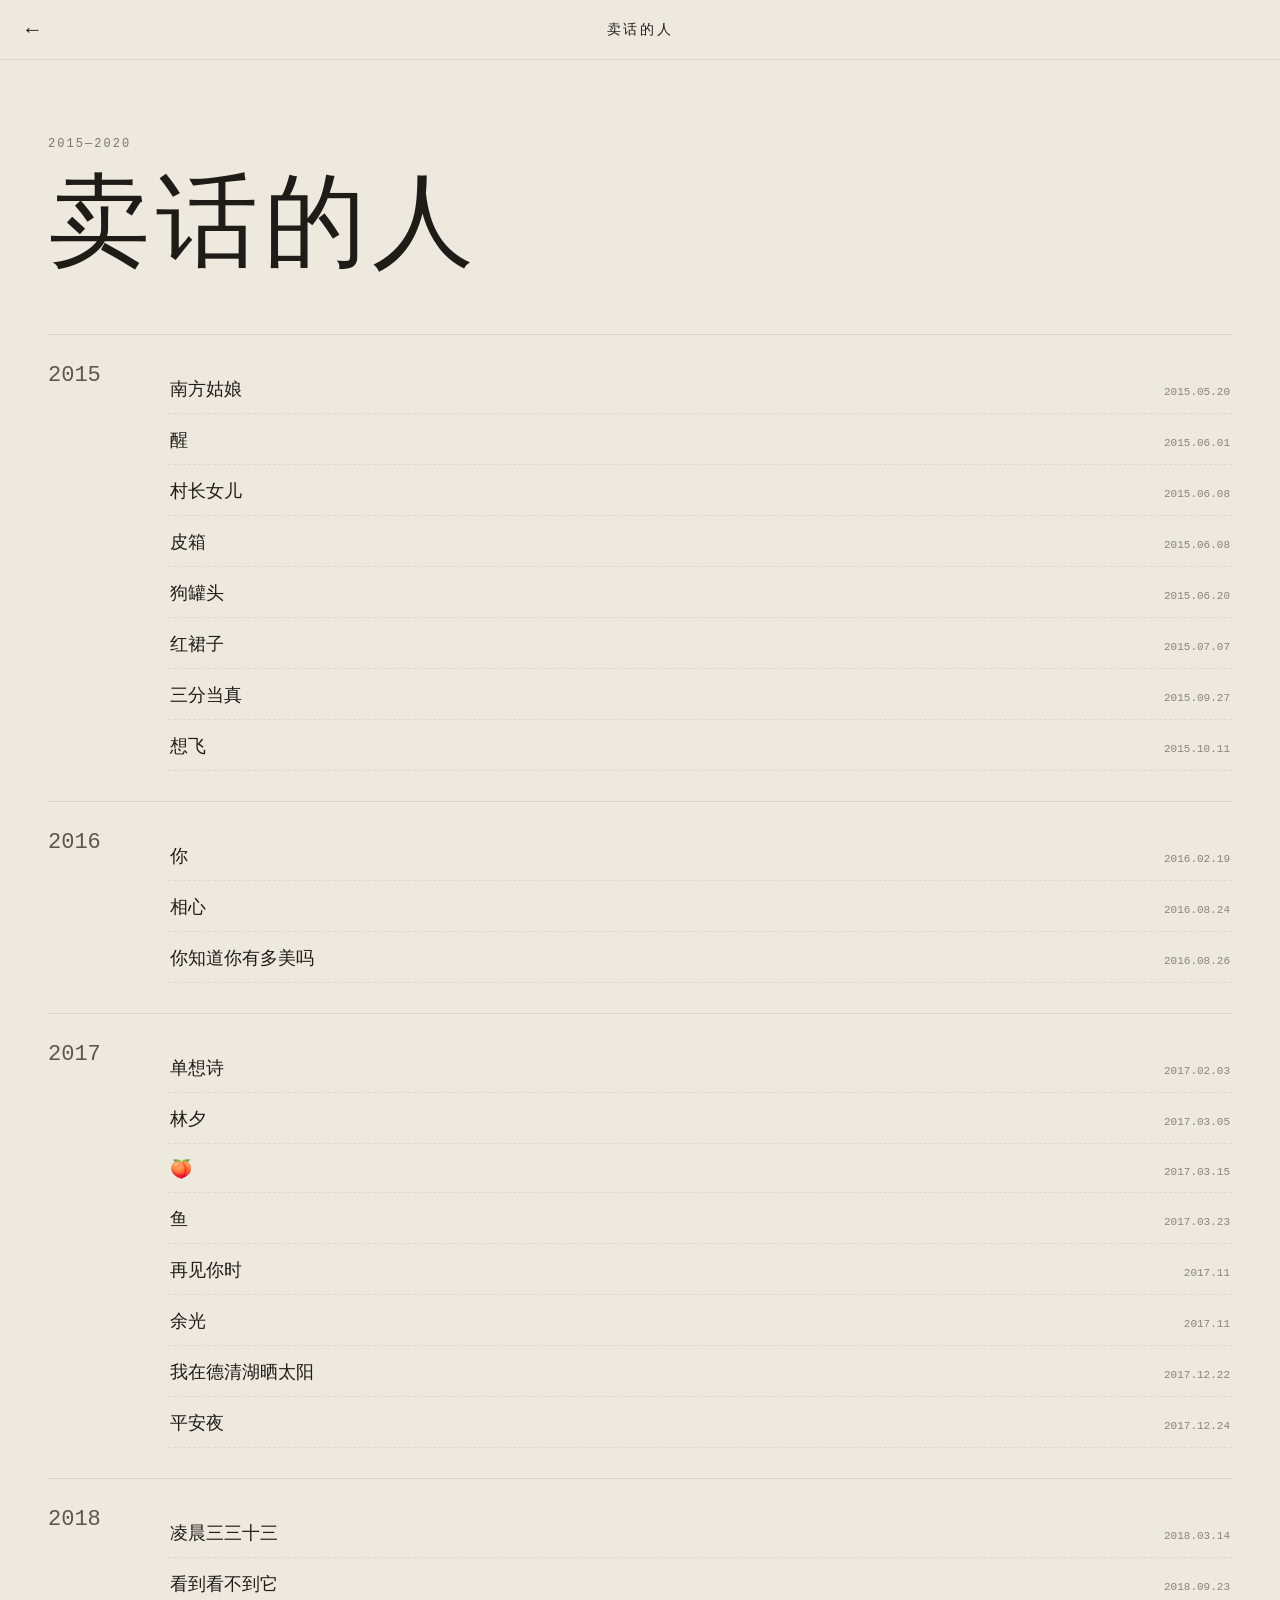
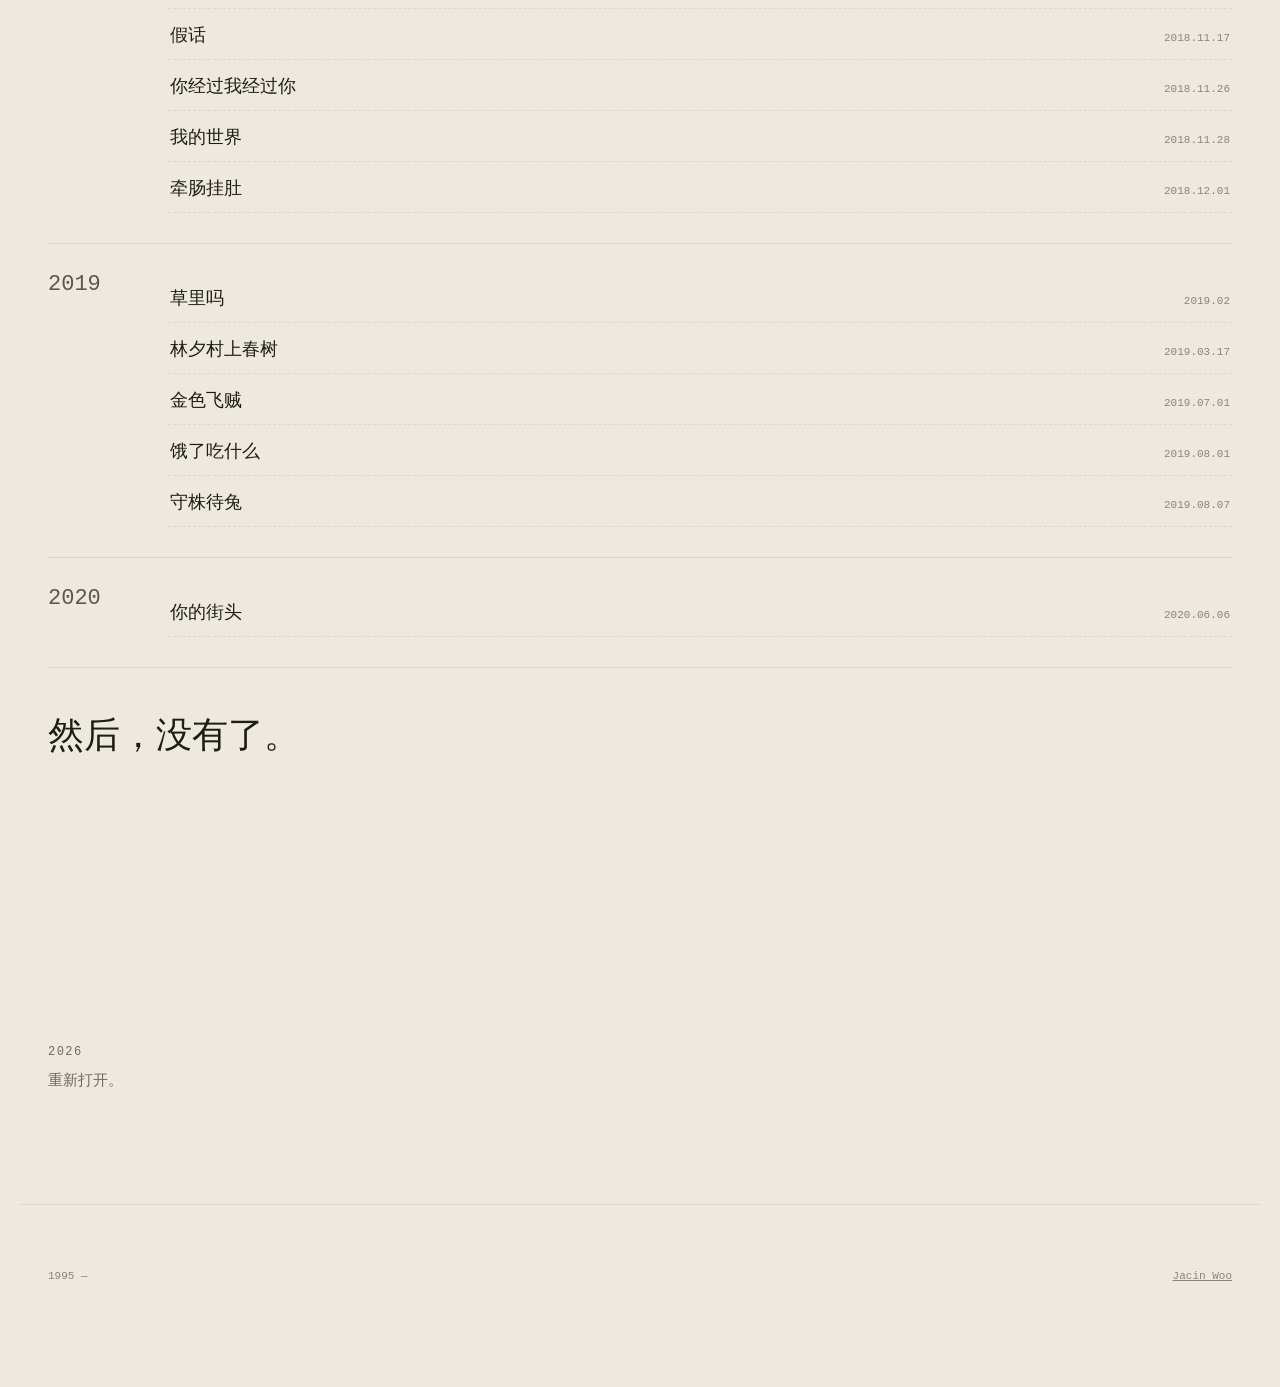
==== commit 927ca9a3: "fix(words): load source reconciliation before reading state" ====
--- a/words/index.html
+++ b/words/index.html
@@ -6,6 +6,7 @@
   <meta name="description" content="卖话的人 · 2015—2020 文字档案" />
   <title>卖话的人 · 2015—2020</title>
   <link rel="stylesheet" href="./styles.css" />
+  <link rel="stylesheet" href="./reading.css" />
 </head>
 <body>
   <header class="masthead">
@@ -49,8 +50,10 @@
   <div class="scrim" id="scrim" hidden></div>
 
   <script src="./app.js"></script>
+  <script src="./source-audit.js"></script>
   <script>
     const desktopReading = window.matchMedia('(min-width: 901px)');
+    let catalogPageScroll = 0;
 
     function markActiveWork(id) {
       document.querySelectorAll('[data-id].is-active').forEach(el => el.classList.remove('is-active'));
@@ -60,23 +63,40 @@
 
     function enterReading(id, push = true) {
       if (!id) return;
+      const firstDesktopOpen = desktopReading.matches && !document.body.classList.contains('reading');
+      if (firstDesktopOpen) catalogPageScroll = window.scrollY;
+
       document.body.classList.add('reading');
       const originalScrollIntoView = reader.scrollIntoView;
       reader.scrollIntoView = function () {};
       showWork(id, push);
       reader.scrollIntoView = originalScrollIntoView;
       markActiveWork(id);
-      if (!desktopReading.matches) {
+
+      if (desktopReading.matches) {
+        // Reading mode is a viewport workspace: left and right scroll independently.
+        // Always start the selected poem at its top, while keeping the catalog's own position.
+        requestAnimationFrame(() => {
+          window.scrollTo(0, 0);
+          reader.scrollTop = 0;
+          const active = document.querySelector('.catalog-pane [data-id].is-active');
+          if (firstDesktopOpen && active) {
+            active.scrollIntoView({block:'center', inline:'nearest'});
+          }
+        });
+      } else {
         document.querySelector('#reader').scrollIntoView({behavior:'smooth', block:'start'});
       }
     }
 
     function leaveReading(push = true) {
+      const wasDesktop = desktopReading.matches;
       document.body.classList.remove('reading');
       markActiveWork(null);
       if (push) history.pushState({}, '', location.pathname);
-      if (desktopReading.matches) {
-        document.querySelector('#timeline').scrollIntoView({behavior:'smooth', block:'start'});
+
+      if (wasDesktop) {
+        requestAnimationFrame(() => window.scrollTo({top: catalogPageScroll, behavior:'auto'}));
       } else {
         document.querySelector('#top').scrollIntoView({behavior:'smooth', block:'start'});
       }
--- a/words/reading.css
+++ b/words/reading.css
@@ -0,0 +1,82 @@
+/* Desktop reading mode: two true scroll regions. The pointer naturally decides which pane scrolls. */
+@media (min-width: 901px) {
+  body.reading {
+    height: 100vh;
+    overflow: hidden;
+  }
+
+  body.reading main {
+    height: calc(100vh - 60px);
+    overflow: hidden;
+  }
+
+  body.reading .hero,
+  body.reading .footer {
+    display: none;
+  }
+
+  body.reading .archive-layout {
+    width: min(1440px, 100%);
+    max-width: 1440px;
+    height: calc(100vh - 60px);
+    margin: 0 auto;
+    padding: 22px 28px 26px;
+    display: grid;
+    grid-template-columns: minmax(320px, .36fr) minmax(580px, .64fr);
+    gap: 30px;
+    align-items: stretch;
+    overflow: hidden;
+  }
+
+  body.reading .catalog-pane,
+  body.reading .reader {
+    min-height: 0;
+    height: 100%;
+    overflow-y: auto;
+    overflow-x: hidden;
+    overscroll-behavior: contain;
+    scrollbar-gutter: stable;
+    scrollbar-width: thin;
+    scrollbar-color: rgba(72,68,60,.24) transparent;
+  }
+
+  body.reading .catalog-pane {
+    padding: 0 12px 28px 0;
+  }
+
+  body.reading .reader {
+    display: block;
+    position: relative;
+    top: auto;
+    min-height: 0;
+    padding-top: 58px;
+  }
+
+  body.reading .catalog-pane::-webkit-scrollbar,
+  body.reading .reader::-webkit-scrollbar {
+    width: 7px;
+  }
+
+  body.reading .catalog-pane::-webkit-scrollbar-thumb,
+  body.reading .reader::-webkit-scrollbar-thumb {
+    background: rgba(72,68,60,.2);
+    border-radius: 999px;
+  }
+
+  body.reading .catalog-pane::-webkit-scrollbar-track,
+  body.reading .reader::-webkit-scrollbar-track {
+    background: transparent;
+  }
+
+  body.reading .year {
+    position: static;
+  }
+
+  body.reading .afterword {
+    display: block;
+  }
+
+  body.reading .poem-actions button:first-child {
+    display: inline;
+  }
+}
